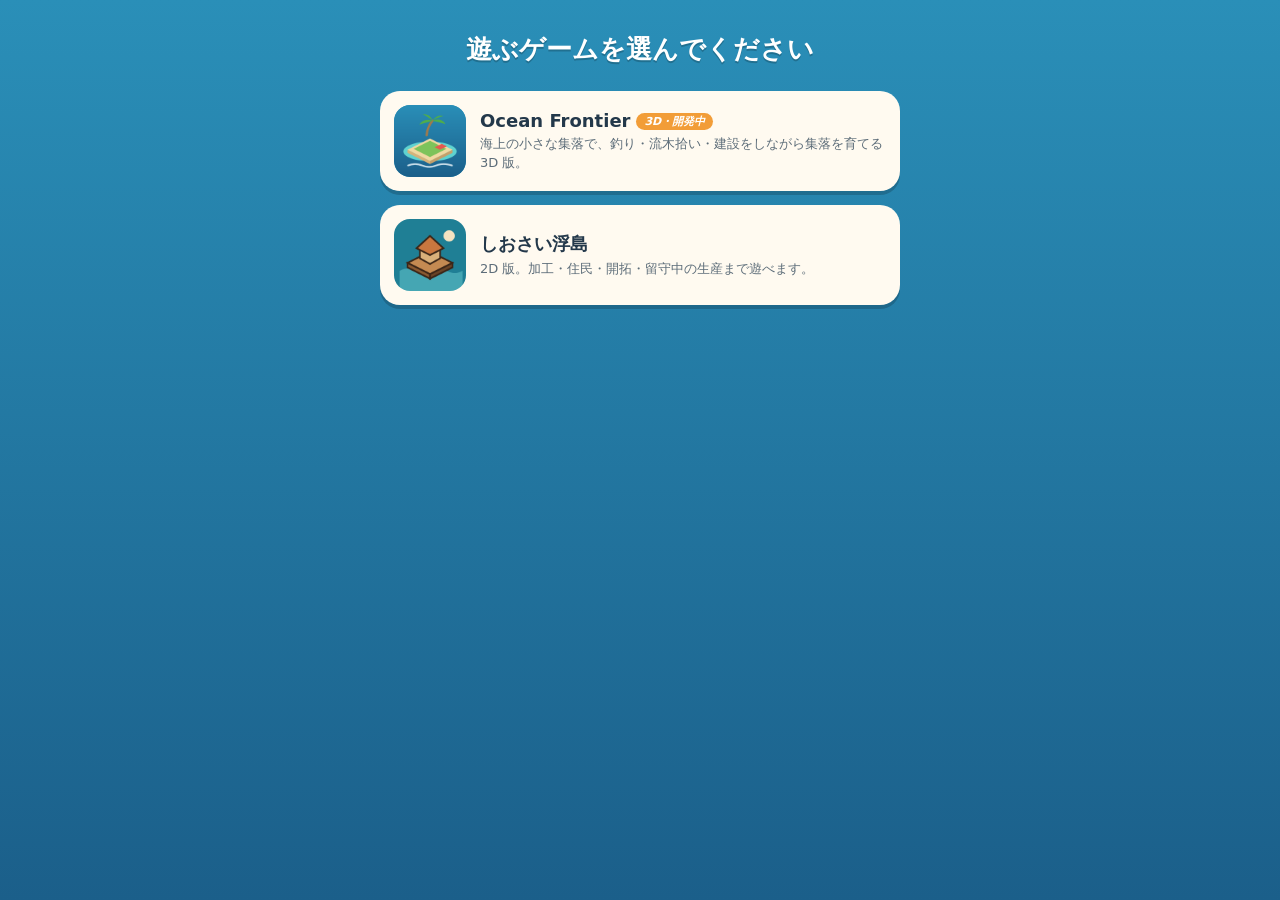
==== index.html @ bfd587e7 "Deploy from keijir/game_private@3887d40136b7a462dd4e6f005c2895a1162b05e5 keijir/game_private@3887d40" ====
<!doctype html>
<html lang="ja">
  <head>
    <meta charset="UTF-8" />
    <meta name="viewport" content="width=device-width, initial-scale=1, viewport-fit=cover" />
    <meta name="theme-color" content="#1b5f8a" />
    <title>keijir のゲーム</title>
    <link rel="icon" href="./ocean/icon.svg" type="image/svg+xml" />
    <style>
      :root { color-scheme: light; }
      * { box-sizing: border-box; }
      body {
        margin: 0;
        min-height: 100vh;
        font-family: 'Hiragino Maru Gothic ProN', 'Hiragino Sans', 'Noto Sans JP', system-ui, sans-serif;
        background: linear-gradient(#2a8fb8, #1b5f8a);
        color: #23384a;
        padding: calc(env(safe-area-inset-top) + 32px) 16px calc(env(safe-area-inset-bottom) + 32px);
      }
      h1 { color: #fff; text-align: center; margin: 0 0 24px; font-size: 26px; text-shadow: 0 2px 0 rgba(0, 0, 0, 0.2); }
      main { max-width: 520px; margin: 0 auto; display: flex; flex-direction: column; gap: 14px; }
      a.game {
        display: flex;
        gap: 14px;
        align-items: center;
        padding: 14px;
        border-radius: 20px;
        background: #fffaf0;
        color: inherit;
        text-decoration: none;
        box-shadow: 0 4px 0 rgba(0, 0, 0, 0.18);
      }
      a.game:active { transform: translateY(2px); box-shadow: 0 2px 0 rgba(0, 0, 0, 0.18); }
      a.game img { width: 72px; height: 72px; border-radius: 16px; flex: none; background: #2a8fb8; }
      a.game strong { display: block; font-size: 18px; }
      a.game span { display: block; font-size: 13px; color: #5d6d79; margin-top: 4px; line-height: 1.45; }
      .badge { display: inline-block; font-size: 11px; background: #f29d38; color: #fff; border-radius: 999px; padding: 1px 8px; margin-left: 6px; vertical-align: 2px; }
    </style>
  </head>
  <body>
    <h1>遊ぶゲームを選んでください</h1>
    <main>
      <a class="game" href="./ocean/">
        <img src="./ocean/icon-192.png" alt="" />
        <div><strong>Ocean Frontier<em class="badge">3D・開発中</em></strong><span>海上の小さな集落で、釣り・流木拾い・建設をしながら集落を育てる 3D 版。</span></div>
      </a>
      <a class="game" href="./ukishima/">
        <img src="./ukishima/icon-192.png" alt="" />
        <div><strong>しおさい浮島</strong><span>2D 版。加工・住民・開拓・留守中の生産まで遊べます。</span></div>
      </a>
    </main>
  </body>
</html>
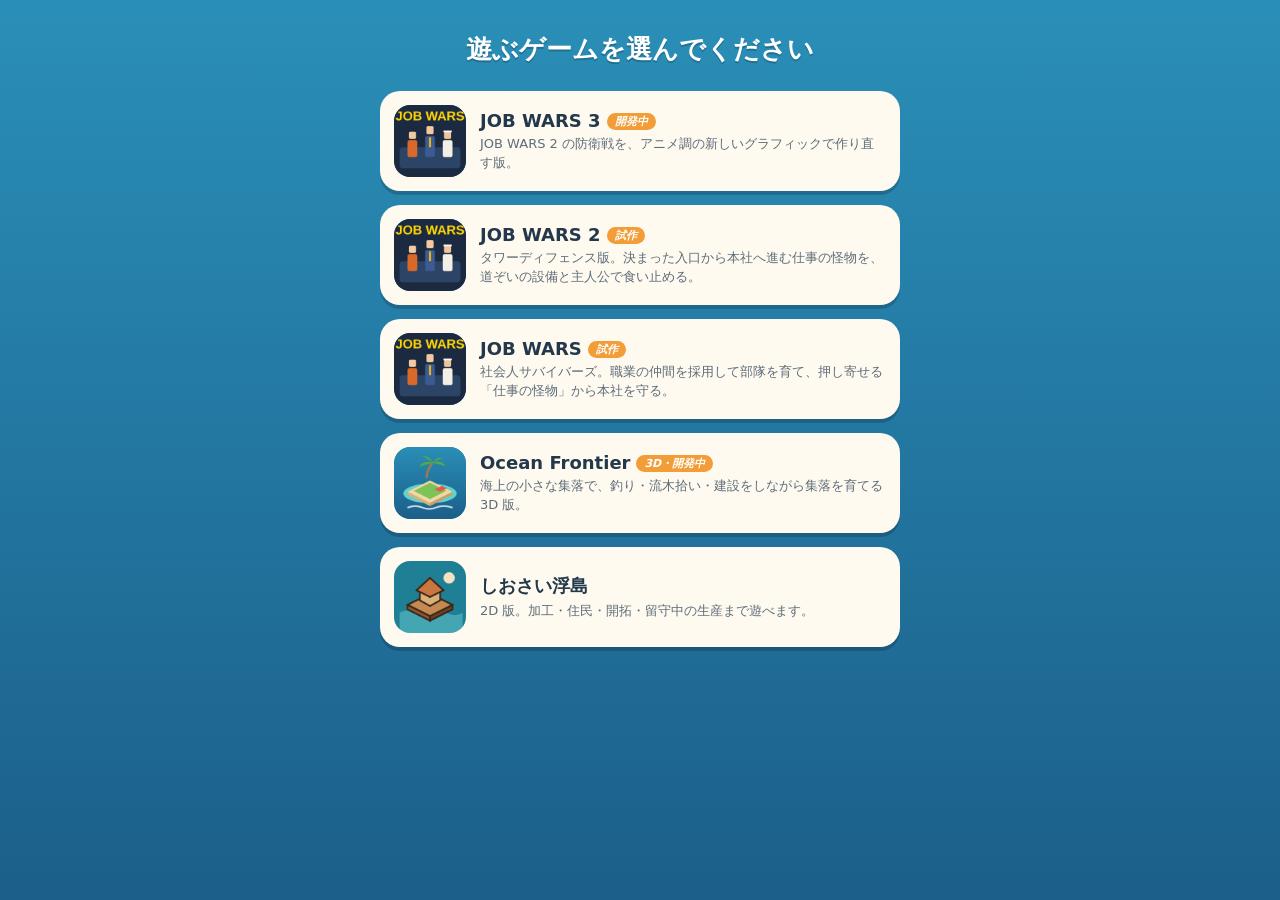
==== commit 63962afa: "Deploy from keijir/game_private@0032f4224bd6271c4563d885f06b75a45fe5a26c keijir/game_private@0032f42" ====
--- a/index.html
+++ b/index.html
@@ -40,6 +40,18 @@
   <body>
     <h1>遊ぶゲームを選んでください</h1>
     <main>
+      <a class="game" href="./jobwars3/">
+        <img src="./jobwars3/icon-192.png" alt="" />
+        <div><strong>JOB WARS 3<em class="badge">開発中</em></strong><span>JOB WARS 2 の防衛戦を、アニメ調の新しいグラフィックで作り直す版。</span></div>
+      </a>
+      <a class="game" href="./jobwars2/">
+        <img src="./jobwars2/icon-192.png" alt="" />
+        <div><strong>JOB WARS 2<em class="badge">試作</em></strong><span>タワーディフェンス版。決まった入口から本社へ進む仕事の怪物を、道ぞいの設備と主人公で食い止める。</span></div>
+      </a>
+      <a class="game" href="./jobwars/">
+        <img src="./jobwars/icon-192.png" alt="" />
+        <div><strong>JOB WARS<em class="badge">試作</em></strong><span>社会人サバイバーズ。職業の仲間を採用して部隊を育て、押し寄せる「仕事の怪物」から本社を守る。</span></div>
+      </a>
       <a class="game" href="./ocean/">
         <img src="./ocean/icon-192.png" alt="" />
         <div><strong>Ocean Frontier<em class="badge">3D・開発中</em></strong><span>海上の小さな集落で、釣り・流木拾い・建設をしながら集落を育てる 3D 版。</span></div>
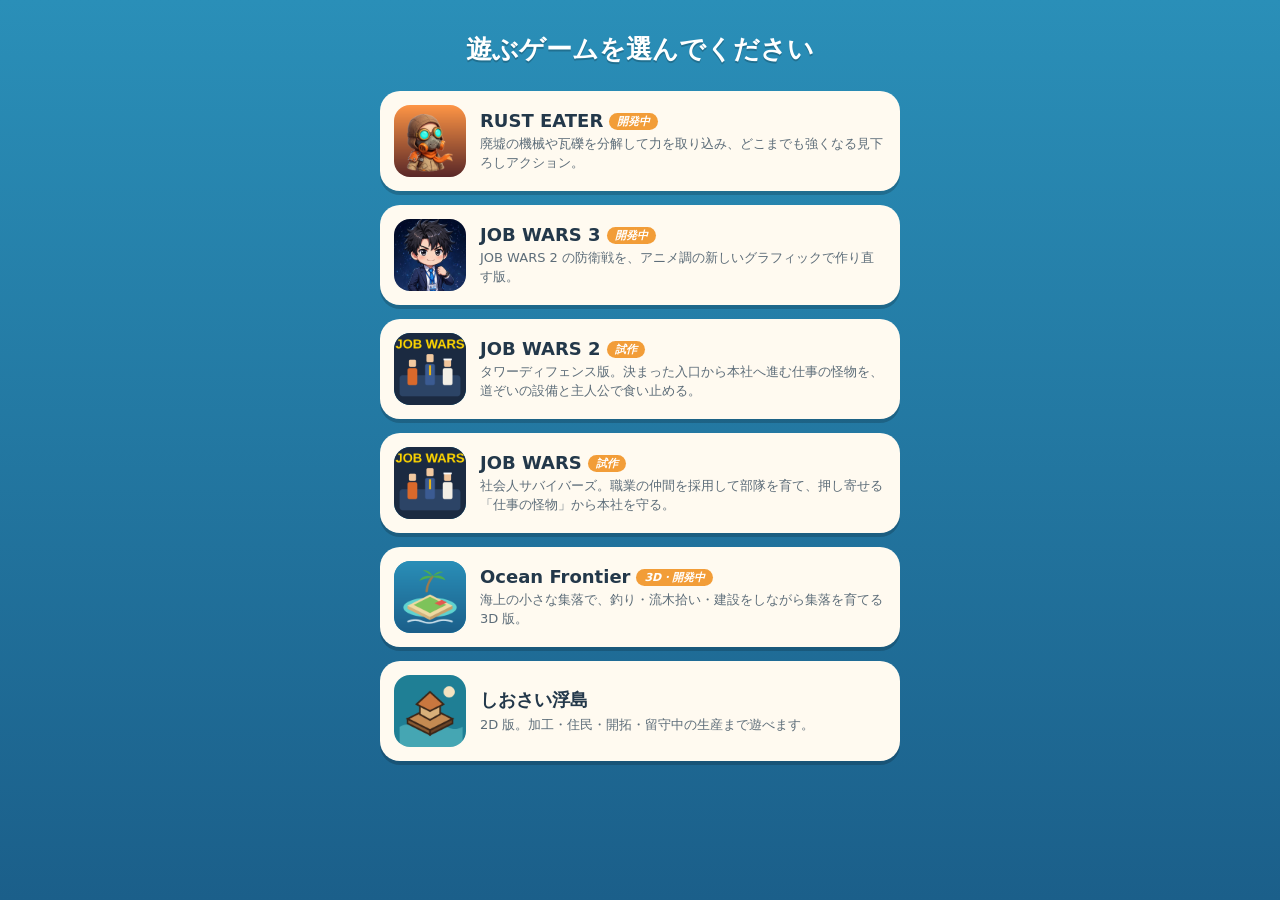
==== commit b3a0212e: "Deploy from keijir/game_private@60b34e56fe44e9ba63b6e3152a8963496d44af55 keijir/game_private@60b34e5" ====
--- a/index.html
+++ b/index.html
@@ -40,8 +40,12 @@
   <body>
     <h1>遊ぶゲームを選んでください</h1>
     <main>
+      <a class="game" href="./hero/">
+        <img src="./hero/icon-192.png" alt="" />
+        <div><strong>RUST EATER<em class="badge">開発中</em></strong><span>廃墟の機械や瓦礫を分解して力を取り込み、どこまでも強くなる見下ろしアクション。</span></div>
+      </a>
       <a class="game" href="./jobwars3/">
-        <img src="./jobwars3/icon-192.png" alt="" />
+        <img src="./jobwars3/icon-192.png?v=2" alt="" />
         <div><strong>JOB WARS 3<em class="badge">開発中</em></strong><span>JOB WARS 2 の防衛戦を、アニメ調の新しいグラフィックで作り直す版。</span></div>
       </a>
       <a class="game" href="./jobwars2/">
